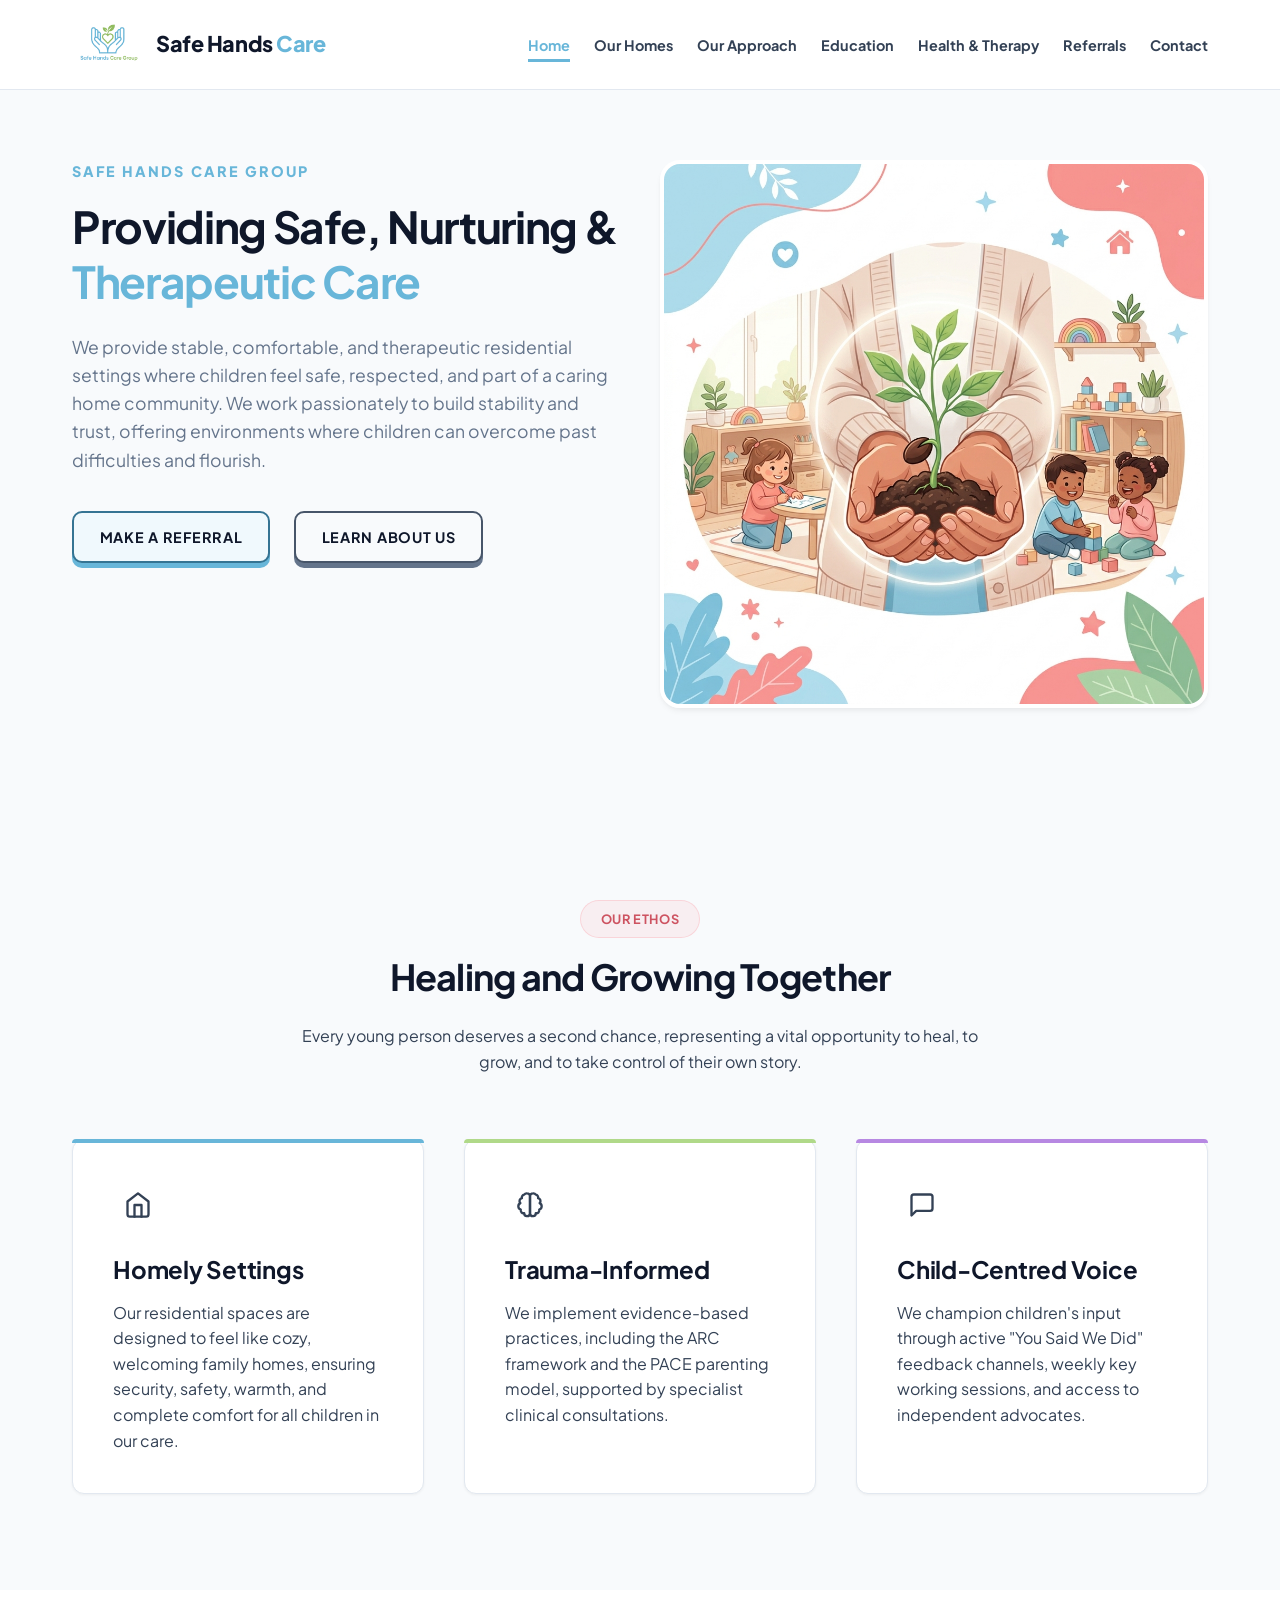
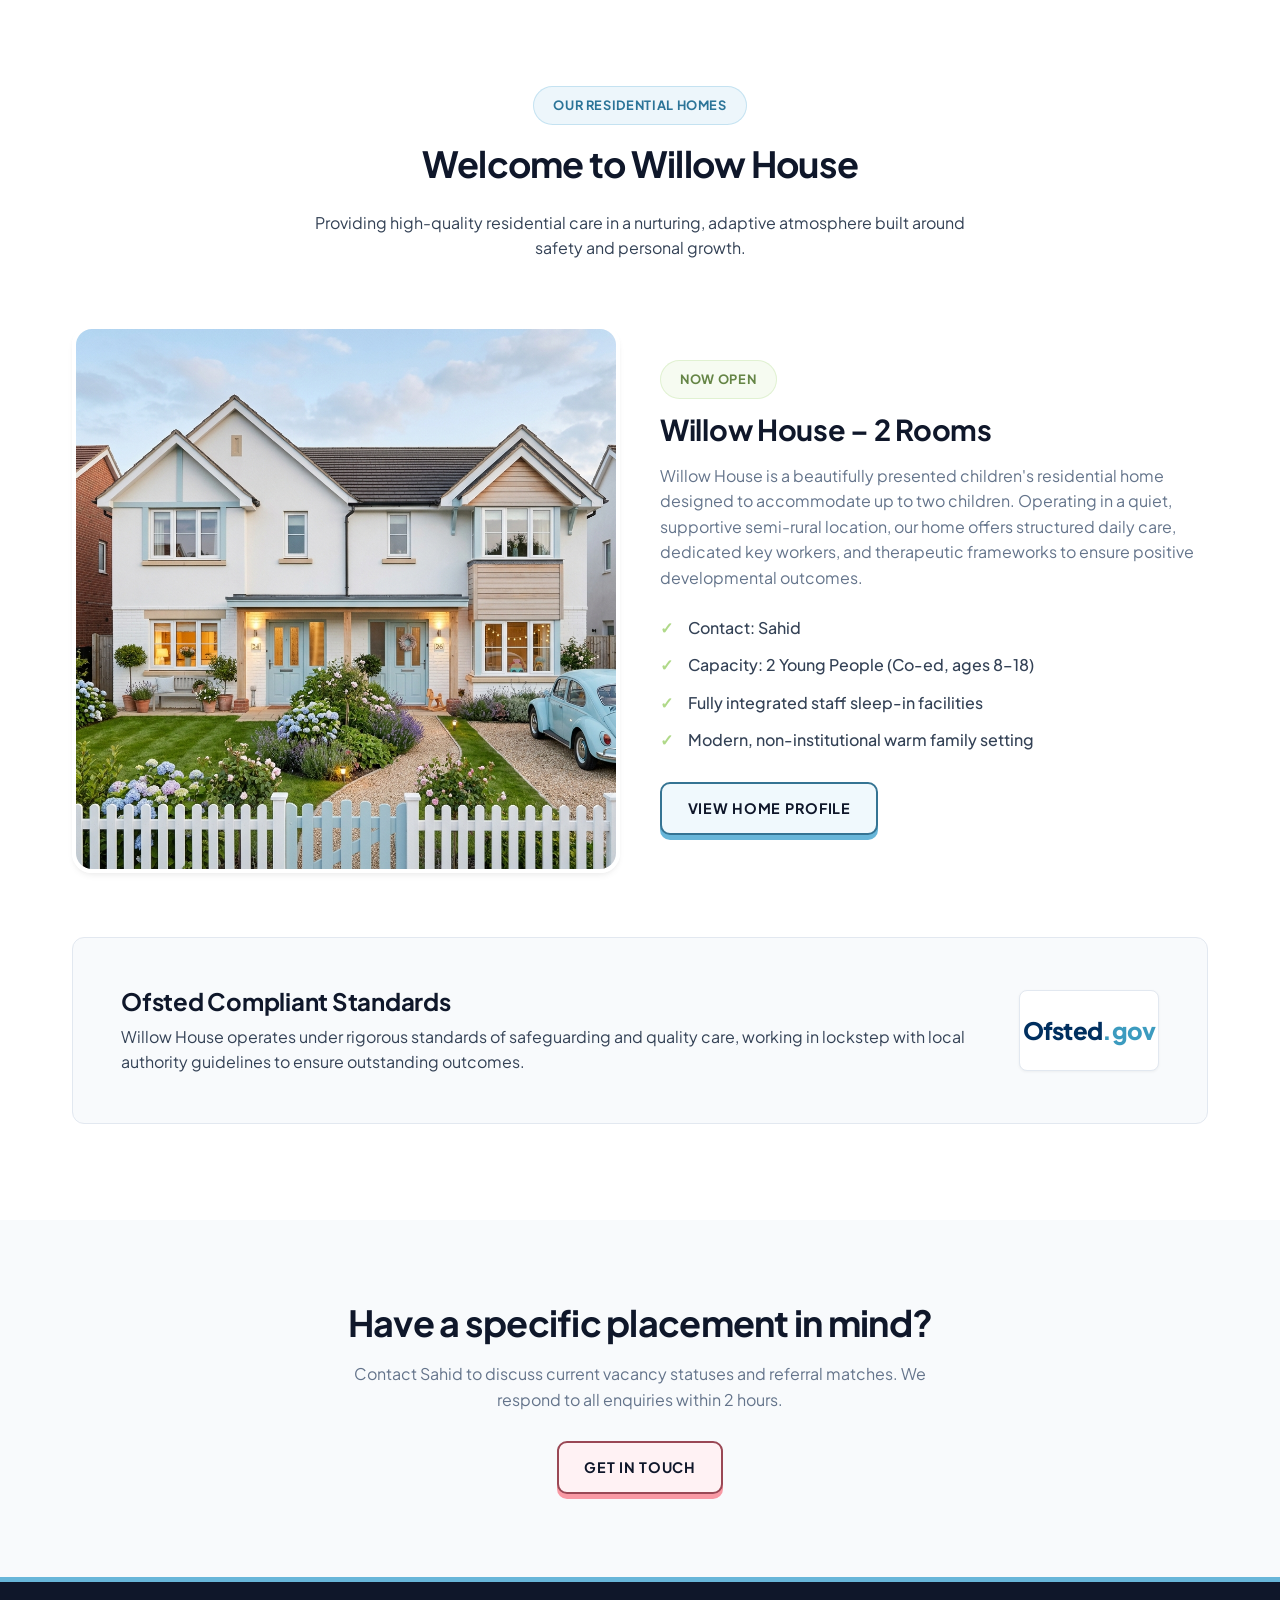
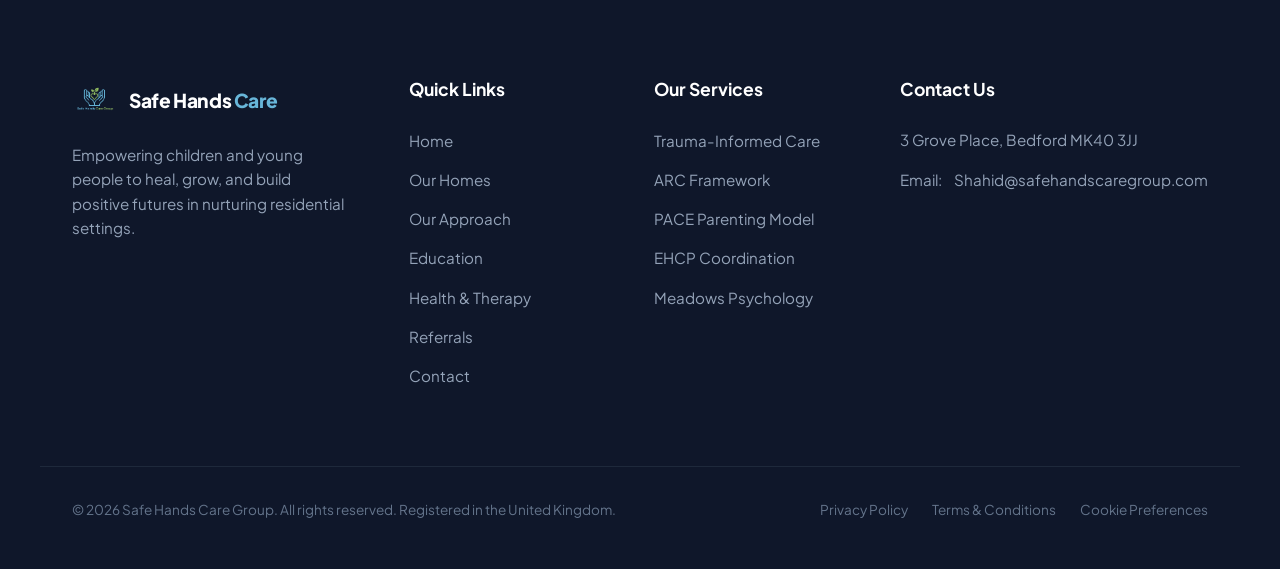
==== index.html @ 8914d91e "first commit" ====
<!DOCTYPE html>
<html lang="en">
<head>
  <meta charset="UTF-8">
  <meta name="viewport" content="width=device-width, initial-scale=1.0">
  <title>Safe Hands Care Group | Therapeutic Children's Residential Homes</title>
  <meta name="description" content="Safe Hands Care Group provides safe, therapeutic, and nurturing residential homes for children and young people. Learn about Willow House and our trauma-informed care model.">
  <link rel="stylesheet" href="index.css">
</head>
<body>

  <!-- Header Section -->
  <header class="header" id="header">
    <div class="container nav-wrapper">
      <a href="index.html" class="logo-link" id="logo-link">
        <img src="assets/Logo.png" alt="Safe Hands Care Group Logo" class="logo-img">
        <div class="brand-text">Safe Hands <span>Care</span></div>
      </a>
      <button class="menu-toggle" id="menu-toggle" aria-label="Toggle Navigation">
        <span></span>
        <span></span>
        <span></span>
      </button>
      <ul class="nav-menu" id="nav-menu">
        <li class="nav-item active"><a href="index.html">Home</a></li>
        <li class="nav-item"><a href="homes.html">Our Homes</a></li>
        <li class="nav-item"><a href="approach.html">Our Approach</a></li>
        <li class="nav-item"><a href="education.html">Education</a></li>
        <li class="nav-item"><a href="health-therapy.html">Health & Therapy</a></li>
        <li class="nav-item"><a href="referrals.html">Referrals</a></li>
        <li class="nav-item"><a href="contact.html">Contact</a></li>
      </ul>
    </div>
  </header>

  <!-- Hero Section -->
  <section class="hero" id="hero">
    <div class="container grid grid-2">
      <div class="hero-content">
        <div class="hero-subtitle">Safe Hands Care Group</div>
        <h1>Providing Safe, Nurturing & <span>Therapeutic Care</span></h1>
        <p class="hero-desc">
          We provide stable, comfortable, and therapeutic residential settings where children feel safe, respected, and part of a caring home community. We work passionately to build stability and trust, offering environments where children can overcome past difficulties and flourish.
        </p>
        <div class="hero-buttons">
          <a href="referrals.html" class="btn btn-primary" id="btn-hero-referral">Make a Referral</a>
          <a href="approach.html" class="btn btn-outline" id="btn-hero-about">Learn About Us</a>
        </div>
      </div>
      <div class="hero-img-wrapper">
        <div class="hero-img-card">
          <img src="assets/hero_care.png" alt="Nurturing Care Concept Illustration">
        </div>
      </div>
    </div>
  </section>

  <!-- Ethos Section -->
  <section class="section section-bg-light" id="ethos">
    <div class="container">
      <div class="section-title-wrapper">
        <span class="badge badge-pink">Our Ethos</span>
        <h2>Healing and Growing Together</h2>
        <p>Every young person deserves a second chance, representing a vital opportunity to heal, to grow, and to take control of their own story.</p>
      </div>

      <div class="grid grid-3">
        <!-- Card 1 -->
        <div class="card color-card-blue">
          <div class="card-icon card-icon-blue">
            <svg width="28" height="28" viewBox="0 0 24 24" fill="none" stroke="currentColor" stroke-width="2" stroke-linecap="round" stroke-linejoin="round"><path d="M3 9l9-7 9 7v11a2 2 0 0 1-2 2H5a2 2 0 0 1-2-2z"/><polyline points="9 22 9 12 15 12 15 22"/></svg>
          </div>
          <h3>Homely Settings</h3>
          <p>Our residential spaces are designed to feel like cozy, welcoming family homes, ensuring security, safety, warmth, and complete comfort for all children in our care.</p>
        </div>

        <!-- Card 2 -->
        <div class="card color-card-green">
          <div class="card-icon card-icon-green">
            <svg width="28" height="28" viewBox="0 0 24 24" fill="none" stroke="currentColor" stroke-width="2" stroke-linecap="round" stroke-linejoin="round"><path d="M9.5 2A2.5 2.5 0 0 1 12 4.5v15a2.5 2.5 0 0 1-4.96-.46 2.5 2.5 0 0 1-2.96-3.08 3 3 0 0 1-.34-5.58 2.5 2.5 0 0 1 1.32-4.24 2.5 2.5 0 0 1 1.98-3A2.5 2.5 0 0 1 9.5 2Z"/><path d="M14.5 2A2.5 2.5 0 0 0 12 4.5v15a2.5 2.5 0 0 0 4.96-.46 2.5 2.5 0 0 0 2.96-3.08 3 3 0 0 0 .34-5.58 2.5 2.5 0 0 0-1.32-4.24 2.5 2.5 0 0 0-1.98-3A2.5 2.5 0 0 0 14.5 2Z"/></svg>
          </div>
          <h3>Trauma-Informed</h3>
          <p>We implement evidence-based practices, including the ARC framework and the PACE parenting model, supported by specialist clinical consultations.</p>
        </div>

        <!-- Card 3 -->
        <div class="card color-card-purple">
          <div class="card-icon card-icon-purple">
            <svg width="28" height="28" viewBox="0 0 24 24" fill="none" stroke="currentColor" stroke-width="2" stroke-linecap="round" stroke-linejoin="round"><path d="M21 15a2 2 0 0 1-2 2H7l-4 4V5a2 2 0 0 1 2-2h14a2 2 0 0 1 2 2z"/></svg>
          </div>
          <h3>Child-Centred Voice</h3>
          <p>We champion children's input through active "You Said We Did" feedback channels, weekly key working sessions, and access to independent advocates.</p>
        </div>
      </div>
    </div>
  </section>

  <!-- Our Homes Section (Summary) -->
  <section class="section" id="featured-homes">
    <div class="container">
      <div class="section-title-wrapper">
        <span class="badge badge-blue">Our Residential Homes</span>
        <h2>Welcome to Willow House</h2>
        <p>Providing high-quality residential care in a nurturing, adaptive atmosphere built around safety and personal growth.</p>
      </div>

      <div class="grid grid-2" style="align-items: center;">
        <div class="hero-img-wrapper">
          <div class="hero-img-card">
            <img src="assets/willow_house.png" alt="Willow House Residential Home">
          </div>
        </div>
        <div>
          <span class="badge badge-green" style="margin-bottom: 0.75rem;">Now Open</span>
          <h3 style="font-size: 1.8rem; margin-bottom: 1rem;">Willow House &ndash; 2 Rooms</h3>
          <p style="color: var(--text-light); margin-bottom: 1.5rem;">
            Willow House is a beautifully presented children's residential home designed to accommodate up to two children. Operating in a quiet, supportive semi-rural location, our home offers structured daily care, dedicated key workers, and therapeutic frameworks to ensure positive developmental outcomes.
          </p>
          <ul class="house-features" style="margin-bottom: 2rem;">
            <li>Contact: Sahid</li>
            <li>Capacity: 2 Young People (Co-ed, ages 8&ndash;18)</li>
            <li>Fully integrated staff sleep-in facilities</li>
            <li>Modern, non-institutional warm family setting</li>
          </ul>
          <a href="homes.html" class="btn btn-primary" id="btn-view-willow">View Home Profile</a>
        </div>
      </div>

      <!-- Ofsted Banner -->
      <div class="ofsted-banner">
        <div class="ofsted-text">
          <h3>Ofsted Compliant Standards</h3>
          <p>Willow House operates under rigorous standards of safeguarding and quality care, working in lockstep with local authority guidelines to ensure outstanding outcomes.</p>
        </div>
        <div class="ofsted-logo-wrapper">
          <span>Ofsted<span>.gov</span></span>
        </div>
      </div>
    </div>
  </section>

  <!-- CTA Section -->
  <section class="section section-bg-light" style="padding: 5rem 0;" id="cta">
    <div class="container text-center">
      <h2 style="margin-bottom: 1rem;">Have a specific placement in mind?</h2>
      <p style="max-width: 600px; margin: 0 auto 2rem auto; color: var(--text-light);">
        Contact Sahid to discuss current vacancy statuses and referral matches. We respond to all enquiries within 2 hours.
      </p>
      <a href="contact.html" class="btn btn-secondary" id="btn-cta-contact">Get In Touch</a>
    </div>
  </section>

  <!-- Footer Section -->
  <footer class="footer" id="footer">
    <div class="container footer-grid">
      <div class="footer-brand">
        <a href="index.html" class="logo-link">
          <img src="assets/Logo.png" alt="Safe Hands Care Group Logo" style="height: 45px;">
          <div class="brand-text" style="font-size: 1.2rem;">Safe Hands <span>Care</span></div>
        </a>
        <p>Empowering children and young people to heal, grow, and build positive futures in nurturing residential settings.</p>
      </div>
      <div>
        <h4 class="footer-title">Quick Links</h4>
        <ul class="footer-links">
          <li><a href="index.html">Home</a></li>
          <li><a href="homes.html">Our Homes</a></li>
          <li><a href="approach.html">Our Approach</a></li>
          <li><a href="education.html">Education</a></li>
          <li><a href="health-therapy.html">Health & Therapy</a></li>
          <li><a href="referrals.html">Referrals</a></li>
          <li><a href="contact.html">Contact</a></li>
        </ul>
      </div>
      <div>
        <h4 class="footer-title">Our Services</h4>
        <ul class="footer-links">
          <li><a href="approach.html">Trauma-Informed Care</a></li>
          <li><a href="approach.html">ARC Framework</a></li>
          <li><a href="approach.html">PACE Parenting Model</a></li>
          <li><a href="education.html">EHCP Coordination</a></li>
          <li><a href="health-therapy.html">Meadows Psychology</a></li>
        </ul>
      </div>
      <div>
        <h4 class="footer-title">Contact Us</h4>
        <ul class="footer-contact-list">
          <li>
            <a href="https://maps.google.com/?q=3+Grove+Place,+Bedford+MK40+3JJ" target="_blank" rel="noopener noreferrer" style="color: #94A3B8;">
              3 Grove Place, Bedford MK40 3JJ
            </a>
          </li>

          <li>
            Email: <a href="mailto:Shahid@safehandscaregroup.com">Shahid@safehandscaregroup.com</a>
          </li>
        </ul>
      </div>
    </div>
    <div class="container footer-bottom">
      <p>&copy; 2026 Safe Hands Care Group. All rights reserved. Registered in the United Kingdom.</p>
      <div class="footer-bottom-links">
        <a href="#">Privacy Policy</a>
        <a href="#">Terms & Conditions</a>
        <a href="#">Cookie Preferences</a>
      </div>
    </div>
  </footer>

  <!-- Scroll Top Button -->
  <button class="scroll-top-btn" aria-label="Scroll to top" id="scroll-top-btn">↑</button>

  <script src="main.js"></script>
</body>
</html>
---- index.css ----
@import url('https://fonts.googleapis.com/css2?family=Plus+Jakarta+Sans:wght@300;400;500;600;700;800&display=swap');

:root {
  --primary-blue: #68B6D9;
  --primary-green: #B0D989;
  --primary-yellow: #F3E5AD;
  --primary-pink: #F899A4;
  --primary-purple: #B788E2;
  
  --primary-blue-light: rgba(104, 182, 217, 0.12);
  --primary-green-light: rgba(176, 217, 137, 0.12);
  --primary-yellow-light: rgba(243, 229, 173, 0.15);
  --primary-pink-light: rgba(248, 153, 164, 0.12);
  --primary-purple-light: rgba(183, 136, 226, 0.12);

  --text-dark: #0F172A;
  --text-medium: #334155;
  --text-light: #64748B;
  --text-muted: #94A3B8;
  
  --bg-white: #FFFFFF;
  --bg-light: #F8FAFC;
  --bg-card: #FFFFFF;
  --border-color: #E2E8F0;
  
  --shadow-sm: 0 1px 3px rgba(0, 0, 0, 0.05);
  --shadow-md: 0 4px 6px -1px rgba(0, 0, 0, 0.05), 0 2px 4px -1px rgba(0, 0, 0, 0.03);
  --shadow-lg: 0 10px 15px -3px rgba(0, 0, 0, 0.05), 0 4px 6px -2px rgba(0, 0, 0, 0.03);
  
  --radius-sm: 8px;
  --radius-md: 12px;
  --radius-lg: 20px;
  
  --transition-smooth: all 0.25s ease;
  --transition-fast: all 0.1s ease;
}

/* Base Styles & Resets */
*, *::before, *::after {
  box-sizing: border-box;
  margin: 0;
  padding: 0;
}

html {
  scroll-behavior: smooth;
  scroll-padding-top: 100px;
}

body {
  font-family: 'Plus Jakarta Sans', sans-serif;
  color: var(--text-medium);
  background-color: var(--bg-white);
  line-height: 1.6;
  -webkit-font-smoothing: antialiased;
  overflow-x: hidden;
}

h1, h2, h3, h4, h5, h6 {
  color: var(--text-dark);
  font-weight: 700;
  line-height: 1.25;
}

h1 {
  font-size: 2.75rem;
  letter-spacing: -0.03em;
}

h2 {
  font-size: 2.25rem;
  letter-spacing: -0.02em;
  margin-bottom: 1.5rem;
}

h3 {
  font-size: 1.5rem;
  letter-spacing: -0.01em;
}

a {
  color: inherit;
  text-decoration: none;
  transition: var(--transition-smooth);
}

img {
  max-width: 100%;
  height: auto;
  display: block;
}

/* Utilities */
.container {
  width: 100%;
  max-width: 1200px;
  margin: 0 auto;
  padding: 0 2rem;
}

.section {
  padding: 6rem 0;
  position: relative;
}

.section-bg-light {
  background-color: var(--bg-light);
}

.section-title-wrapper {
  max-width: 700px;
  margin: 0 auto 4rem auto;
  text-align: center;
}

.badge {
  display: inline-block;
  padding: 0.5rem 1.2rem;
  border-radius: 50px;
  font-size: 0.8rem;
  font-weight: 700;
  text-transform: uppercase;
  letter-spacing: 0.05em;
  margin-bottom: 1rem;
  border: 1px solid transparent;
}

.badge-blue {
  background-color: var(--primary-blue-light);
  color: #2b7498;
  border-color: rgba(104, 182, 217, 0.3);
}

.badge-pink {
  background-color: var(--primary-pink-light);
  color: #cd5361;
  border-color: rgba(248, 153, 164, 0.3);
}

.badge-green {
  background-color: var(--primary-green-light);
  color: #658546;
  border-color: rgba(176, 217, 137, 0.3);
}

.badge-purple {
  background-color: var(--primary-purple-light);
  color: #7b45a7;
  border-color: rgba(183, 136, 226, 0.3);
}

.grid {
  display: grid;
  gap: 2.5rem;
}

.grid-2 {
  grid-template-columns: repeat(2, 1fr);
}

.grid-3 {
  grid-template-columns: repeat(3, 1fr);
}

.text-center {
  text-align: center;
}

/* Header & Navigation */
.header {
  background-color: var(--bg-white);
  border-bottom: 1px solid var(--border-color);
  position: fixed;
  top: 0;
  left: 0;
  right: 0;
  z-index: 1000;
  height: 90px;
  display: flex;
  align-items: center;
  transition: var(--transition-smooth);
}

.header.scrolled {
  height: 75px;
  box-shadow: var(--shadow-sm);
}

.nav-wrapper {
  display: flex;
  justify-content: space-between;
  align-items: center;
  width: 100%;
}

.logo-link {
  display: flex;
  align-items: center;
  gap: 0.75rem;
}

.logo-img {
  height: 72px;
  width: auto;
  transition: var(--transition-smooth);
}

.header.scrolled .logo-img {
  height: 58px;
}

.brand-text {
  font-weight: 800;
  font-size: 1.35rem;
  color: var(--text-dark);
  letter-spacing: -0.02em;
}

.brand-text span {
  color: var(--primary-blue);
}

.nav-menu {
  display: flex;
  align-items: center;
  list-style: none;
  gap: 1.5rem;
}

.nav-item a {
  font-weight: 700;
  font-size: 0.9rem;
  color: var(--text-medium);
  position: relative;
  padding: 0.5rem 0;
}

.nav-item a:hover,
.nav-item.active a {
  color: var(--primary-blue);
}

.nav-item a::after {
  content: '';
  position: absolute;
  bottom: 0;
  left: 0;
  width: 0;
  height: 3px;
  background-color: var(--primary-blue);
  transition: var(--transition-smooth);
}

.nav-item a:hover::after,
.nav-item.active a::after {
  width: 100%;
}

.menu-toggle {
  display: none;
  background: none;
  border: none;
  cursor: pointer;
  width: 30px;
  height: 24px;
  position: relative;
  z-index: 1001;
}

.menu-toggle span {
  display: block;
  width: 100%;
  height: 2px;
  background-color: var(--text-dark);
  position: absolute;
  transition: var(--transition-smooth);
  border-radius: 2px;
}

.menu-toggle span:nth-child(1) { top: 0; }
.menu-toggle span:nth-child(2) { top: 11px; }
.menu-toggle span:nth-child(3) { top: 22px; }

.menu-toggle.open span:nth-child(1) {
  transform: translateY(11px) rotate(45deg);
}
.menu-toggle.open span:nth-child(2) {
  opacity: 0;
}
.menu-toggle.open span:nth-child(3) {
  transform: translateY(-11px) rotate(-45deg);
}

/* 3D Button System (Tactile, Beveled with Press Animation) */
.btn {
  display: inline-flex;
  align-items: center;
  justify-content: center;
  padding: 0.8rem 1.6rem;
  border-radius: 10px;
  font-weight: 700;
  font-size: 0.9rem;
  text-transform: uppercase;
  letter-spacing: 0.05em;
  cursor: pointer;
  transition: var(--transition-fast);
  border: 2px solid var(--btn-border);
  background-color: var(--btn-face);
  color: var(--text-dark);
  box-shadow: 0 5px 0 var(--btn-bevel);
  transform: translateY(-3px);
  position: relative;
}

.btn:hover {
  transform: translateY(-4px);
  box-shadow: 0 6px 0 var(--btn-bevel);
}

.btn:active {
  transform: translateY(2px);
  box-shadow: 0 1px 0 var(--btn-bevel);
}

.btn-primary {
  --btn-border: #357493;
  --btn-bevel: #68B6D9;
  --btn-face: #F0F9FD;
}

.btn-secondary {
  --btn-border: #9a4855;
  --btn-bevel: #F899A4;
  --btn-face: #FFF2F4;
}

.btn-outline {
  --btn-border: #475569;
  --btn-bevel: #64748B;
  --btn-face: #F8FAFC;
}

.btn-outline:hover {
  --btn-border: #357493;
  --btn-bevel: #68B6D9;
  --btn-face: #F0F9FD;
}

/* Hero Section */
.hero {
  padding: 10rem 0 6rem 0;
  background-color: var(--bg-light);
  position: relative;
  overflow: hidden;
}

.hero-content {
  max-width: 620px;
}

.hero-subtitle {
  color: var(--primary-blue);
  font-weight: 800;
  text-transform: uppercase;
  letter-spacing: 0.15em;
  font-size: 0.9rem;
  margin-bottom: 1rem;
}

.hero h1 {
  margin-bottom: 1.5rem;
}

.hero h1 span {
  color: var(--primary-blue);
}

.hero-desc {
  font-size: 1.1rem;
  color: var(--text-light);
  margin-bottom: 2.5rem;
  max-width: 540px;
}

.hero-buttons {
  display: flex;
  gap: 1.5rem;
}

.hero-img-wrapper {
  position: relative;
  display: flex;
  justify-content: center;
  align-items: center;
}

.hero-img-card {
  border-radius: var(--radius-lg);
  overflow: hidden;
  box-shadow: var(--shadow-md);
  border: 4px solid #ffffff;
  transition: var(--transition-smooth);
  width: 100%;
}

.hero-img-card:hover {
  transform: translateY(-2px);
}

/* Info Cards & Sections */
.card {
  background-color: var(--bg-card);
  border-radius: var(--radius-md);
  padding: 2.5rem;
  box-shadow: var(--shadow-sm);
  border: 1px solid var(--border-color);
  transition: var(--transition-smooth);
  position: relative;
}

.card:hover {
  transform: translateY(-3px);
  box-shadow: var(--shadow-md);
  border-color: var(--primary-blue);
}

.card::before {
  content: '';
  position: absolute;
  top: -1px;
  left: -1px;
  right: -1px;
  height: 4px;
  background-color: var(--card-accent-color, var(--primary-blue));
  border-radius: var(--radius-md) var(--radius-md) 0 0;
}

.card-icon {
  width: 50px;
  height: 50px;
  border-radius: var(--radius-sm);
  display: flex;
  align-items: center;
  justify-content: center;
  margin-bottom: 1.5rem;
  font-size: 1.4rem;
}

.card h3 {
  margin-bottom: 1rem;
}

/* Card variants using solid colors */
.color-card-blue { --card-accent-color: var(--primary-blue); }
.color-card-green { --card-accent-color: var(--primary-green); }
.color-card-pink { --card-accent-color: var(--primary-pink); }
.color-card-purple { --card-accent-color: var(--primary-purple); }

/* House Profile Block */
.house-profile {
  display: grid;
  grid-template-columns: 1.2fr 1fr;
  gap: 4rem;
  align-items: center;
  background-color: var(--bg-card);
  border-radius: var(--radius-lg);
  overflow: hidden;
  box-shadow: var(--shadow-md);
  border: 1px solid var(--border-color);
}

.house-gallery {
  position: relative;
  height: 100%;
  min-height: 450px;
  overflow: hidden;
}

.house-gallery img {
  width: 100%;
  height: 100%;
  object-fit: cover;
  transition: var(--transition-smooth);
}

.house-gallery:hover img {
  transform: scale(1.02);
}

.house-badge {
  position: absolute;
  top: 1.5rem;
  left: 1.5rem;
  background-color: var(--bg-white);
  padding: 0.5rem 1rem;
  border-radius: 50px;
  font-weight: 700;
  box-shadow: var(--shadow-sm);
  color: var(--primary-blue);
  z-index: 10;
  border: 1px solid var(--border-color);
}

.house-info {
  padding: 4rem;
}

.house-meta {
  display: grid;
  grid-template-columns: repeat(2, 1fr);
  gap: 1.5rem;
  margin: 2rem 0;
  padding: 1.5rem 0;
  border-top: 1px solid var(--border-color);
  border-bottom: 1px solid var(--border-color);
}

.meta-item {
  display: flex;
  flex-direction: column;
}

.meta-label {
  font-size: 0.8rem;
  color: var(--text-light);
  text-transform: uppercase;
  letter-spacing: 0.05em;
}

.meta-value {
  font-weight: 700;
  color: var(--text-dark);
  font-size: 1.05rem;
}

.house-features {
  list-style: none;
  margin-bottom: 2.5rem;
}

.house-features li {
  position: relative;
  padding-left: 1.75rem;
  margin-bottom: 0.75rem;
  font-weight: 500;
}

.house-features li::before {
  content: "✓";
  position: absolute;
  left: 0;
  color: var(--primary-green);
  font-weight: 800;
}

/* Ofsted Banner */
.ofsted-banner {
  background-color: var(--bg-light);
  border-radius: var(--radius-md);
  padding: 3rem;
  border: 1px solid var(--border-color);
  display: flex;
  align-items: center;
  justify-content: space-between;
  gap: 3rem;
  margin-top: 4rem;
}

.ofsted-text h3 {
  margin-bottom: 0.5rem;
}

.ofsted-logo-wrapper {
  background: var(--bg-white);
  padding: 1.25rem;
  border-radius: var(--radius-sm);
  box-shadow: var(--shadow-sm);
  display: flex;
  align-items: center;
  justify-content: center;
  min-width: 140px;
  border: 1px solid var(--border-color);
}

.ofsted-logo-wrapper span {
  font-weight: 800;
  color: #002f5f;
  font-size: 1.5rem;
  letter-spacing: -0.03em;
}

.ofsted-logo-wrapper span span {
  color: #3c9bbf;
}

/* PACE Grid styling */
.pace-container {
  display: grid;
  grid-template-columns: repeat(4, 1fr);
  gap: 1.5rem;
  margin-top: 3rem;
}

.pace-card {
  background: var(--bg-white);
  padding: 2.5rem 1.5rem;
  border-radius: var(--radius-md);
  box-shadow: var(--shadow-sm);
  border: 1px solid var(--border-color);
  transition: var(--transition-smooth);
  text-align: center;
}

.pace-card:hover {
  transform: translateY(-3px);
  box-shadow: var(--shadow-md);
}

.pace-letter {
  font-size: 3rem;
  font-weight: 800;
  margin-bottom: 1rem;
  display: block;
}

.pace-card:nth-child(1) .pace-letter { color: var(--primary-blue); }
.pace-card:nth-child(2) .pace-letter { color: var(--primary-green); }
.pace-card:nth-child(3) .pace-letter { color: var(--primary-pink); }
.pace-card:nth-child(4) .pace-letter { color: var(--primary-purple); }

.pace-card h4 {
  margin-bottom: 0.75rem;
  font-size: 1.2rem;
}

/* split sections */
.split-section {
  display: grid;
  grid-template-columns: 1fr 1fr;
  gap: 5rem;
  align-items: center;
}

.split-image-wrapper {
  border-radius: var(--radius-lg);
  overflow: hidden;
  box-shadow: var(--shadow-md);
  border: 4px solid #ffffff;
}

/* Checklists */
.checklist {
  list-style: none;
  margin: 1.5rem 0;
}

.checklist li {
  position: relative;
  padding-left: 2rem;
  margin-bottom: 0.85rem;
  font-weight: 500;
}

.checklist li::before {
  content: "✓";
  position: absolute;
  left: 0;
  color: var(--primary-blue);
  font-weight: 700;
  font-size: 1.1rem;
}

/* Contact Details & Form */
.contact-wrapper {
  display: grid;
  grid-template-columns: 1.1fr 1.5fr;
  gap: 5rem;
}

.contact-info-block {
  display: flex;
  flex-direction: column;
  gap: 2rem;
}

.contact-item {
  display: flex;
  gap: 1.5rem;
  align-items: flex-start;
}

.contact-icon {
  width: 50px;
  height: 50px;
  border-radius: 50%;
  background-color: var(--primary-blue-light);
  color: var(--primary-blue);
  display: flex;
  align-items: center;
  justify-content: center;
  font-size: 1.25rem;
  flex-shrink: 0;
  border: 1px solid rgba(104, 182, 217, 0.2);
}

.contact-item-text h4 {
  margin-bottom: 0.25rem;
  font-size: 1.1rem;
}

.contact-item-text p {
  color: var(--text-light);
}

.contact-item-text a:hover {
  color: var(--primary-blue);
}

.contact-form {
  background-color: var(--bg-card);
  padding: 3.5rem;
  border-radius: var(--radius-lg);
  box-shadow: var(--shadow-md);
  border: 1px solid var(--border-color);
}

.form-title {
  margin-bottom: 2rem;
}

.form-group {
  margin-bottom: 1.75rem;
}

.form-row {
  display: grid;
  grid-template-columns: repeat(2, 1fr);
  gap: 1.5rem;
}

.form-label {
  display: block;
  font-weight: 600;
  font-size: 0.9rem;
  color: var(--text-dark);
  margin-bottom: 0.5rem;
}

.form-control {
  width: 100%;
  padding: 0.85rem 1.2rem;
  border: 2px solid var(--border-color);
  border-radius: var(--radius-sm);
  font-family: inherit;
  font-size: 0.95rem;
  color: var(--text-dark);
  transition: var(--transition-smooth);
  background-color: var(--bg-light);
}

.form-control:focus {
  outline: none;
  border-color: var(--primary-blue);
  background-color: var(--bg-white);
}

textarea.form-control {
  resize: vertical;
  min-height: 140px;
}

.toast {
  position: fixed;
  bottom: 2rem;
  right: 2rem;
  background-color: #2e7d32;
  color: white;
  padding: 1rem 2rem;
  border-radius: var(--radius-sm);
  box-shadow: var(--shadow-md);
  font-weight: 600;
  z-index: 10000;
  transform: translateY(100px);
  opacity: 0;
  transition: var(--transition-smooth);
}

.toast.show {
  transform: translateY(0);
  opacity: 1;
}

/* Map container for embedded iframe */
.map-container {
  height: 420px;
  border-radius: var(--radius-md);
  overflow: hidden;
  box-shadow: var(--shadow-md);
  border: 1px solid var(--border-color);
  margin-top: 4rem;
}

.map-container iframe {
  width: 100%;
  height: 100%;
  border: 0;
  display: block;
}

/* Professional Dark Footer - Separated from White Theme */
.footer {
  background-color: #0F172A;
  color: #94A3B8;
  padding: 6rem 0 3rem 0;
  border-top: 5px solid var(--primary-blue); /* Solid separator border */
}

.footer h1, .footer h2, .footer h3, .footer h4, .footer h5, .footer h6 {
  color: #FFFFFF;
}

.footer-grid {
  display: grid;
  grid-template-columns: 1.5fr 1fr 1fr 1.5fr;
  gap: 4rem;
  margin-bottom: 4rem;
}

.footer-brand p {
  margin-top: 1.25rem;
  color: #94A3B8;
  font-size: 0.95rem;
}

.footer-brand .brand-text {
  color: #FFFFFF;
}

.footer-title {
  font-size: 1.1rem;
  font-weight: 700;
  margin-bottom: 1.75rem;
  color: #FFFFFF;
}

.footer-links {
  list-style: none;
}

.footer-links li {
  margin-bottom: 0.85rem;
}

.footer-links a {
  color: #94A3B8;
  font-size: 0.95rem;
}

.footer-links a:hover {
  color: var(--primary-blue);
  padding-left: 4px;
}

.footer-contact-list {
  list-style: none;
}

.footer-contact-list li {
  margin-bottom: 1rem;
  display: flex;
  gap: 0.75rem;
  font-size: 0.95rem;
  color: #94A3B8;
}

.footer-contact-list a {
  color: #94A3B8;
}

.footer-contact-list a:hover {
  color: var(--primary-blue);
}

.footer-contact-list svg {
  flex-shrink: 0;
  color: var(--primary-blue);
  margin-top: 3px;
}

.footer-bottom {
  border-top: 1px solid #1E293B;
  padding-top: 2rem;
  display: flex;
  justify-content: space-between;
  align-items: center;
}

.footer-bottom p {
  font-size: 0.85rem;
  color: #64748B;
}

.footer-bottom-links {
  display: flex;
  gap: 1.5rem;
  font-size: 0.85rem;
  color: #64748B;
}

.footer-bottom-links a {
  color: #64748B;
}

.footer-bottom-links a:hover {
  color: var(--primary-blue);
}

/* Animations */
.scroll-top-btn {
  position: fixed;
  bottom: 2rem;
  left: 2rem;
  width: 50px;
  height: 50px;
  background-color: var(--primary-blue);
  color: white;
  border: none;
  border-radius: 50%;
  cursor: pointer;
  box-shadow: var(--shadow-md);
  display: flex;
  align-items: center;
  justify-content: center;
  opacity: 0;
  visibility: hidden;
  transition: var(--transition-smooth);
  z-index: 999;
}

.scroll-top-btn.show {
  opacity: 1;
  visibility: visible;
}

.scroll-top-btn:hover {
  background-color: #559ec1;
  transform: translateY(-3px);
}

/* Responsive Breakpoints & Mobile Stacking */
@media (max-width: 1024px) {
  h1 { font-size: 2.25rem; }
  h2 { font-size: 1.85rem; }
  .grid-3 { grid-template-columns: repeat(2, 1fr); }
  .house-profile { grid-template-columns: 1fr; }
  .house-gallery { min-height: 350px; }
  .house-info { padding: 3rem; }
  .pace-container { grid-template-columns: repeat(2, 1fr); }
  .footer-grid { grid-template-columns: repeat(2, 1fr); gap: 3rem; }
}

@media (max-width: 768px) {
  .section { padding: 4.5rem 0; }
  
  /* Force vertical stack on all columns for phone layout to prevent side-by-side cutoff */
  .grid-2, .grid-3, .split-section, .contact-wrapper { 
    grid-template-columns: 1fr !important; 
    gap: 2.5rem;
  }
  
  .hero { padding: 9rem 0 4.5rem 0; }
  .hero-buttons { flex-direction: column; gap: 1rem; }
  .menu-toggle { display: block; }
  
  /* Mobile Menu - Leaned and aligned towards the RIGHT */
  .nav-menu {
    position: fixed;
    top: 90px;
    right: 0;
    left: auto; /* Aligned to the right */
    width: 290px;
    background-color: var(--bg-white);
    flex-direction: column;
    padding: 3rem 2rem;
    gap: 2rem;
    transform: translateX(100%);
    transition: var(--transition-smooth);
    box-shadow: -5px 10px 25px rgba(0, 0, 0, 0.08);
    align-items: flex-end; /* Align links to the right */
    text-align: right; /* Text right aligned */
    height: calc(100vh - 90px);
    overflow-y: auto;
  }
  
  .nav-menu.open {
    transform: translateX(0);
  }
  
  .header.scrolled .nav-menu {
    top: 75px;
    height: calc(100vh - 75px);
  }

  .nav-item {
    width: 100%;
  }

  .nav-item a {
    display: block;
    width: 100%;
    font-size: 1.1rem;
    padding: 0.5rem 0;
  }

  .nav-item a::after {
    left: auto;
    right: 0; /* Anchor indicator line to the right */
  }

  .form-row { grid-template-columns: 1fr; gap: 0; }
  .ofsted-banner { flex-direction: column; text-align: center; gap: 1.5rem; }
  .footer-grid { grid-template-columns: 1fr; gap: 2.5rem; }
  .footer-bottom { flex-direction: column; gap: 1.5rem; text-align: center; }
}

@media (max-width: 480px) {
  h1 { font-size: 2rem; }
  .container { padding: 0 1.25rem; }
  .pace-container { grid-template-columns: 1fr; }
  .contact-form { padding: 2rem 1.5rem; }
}
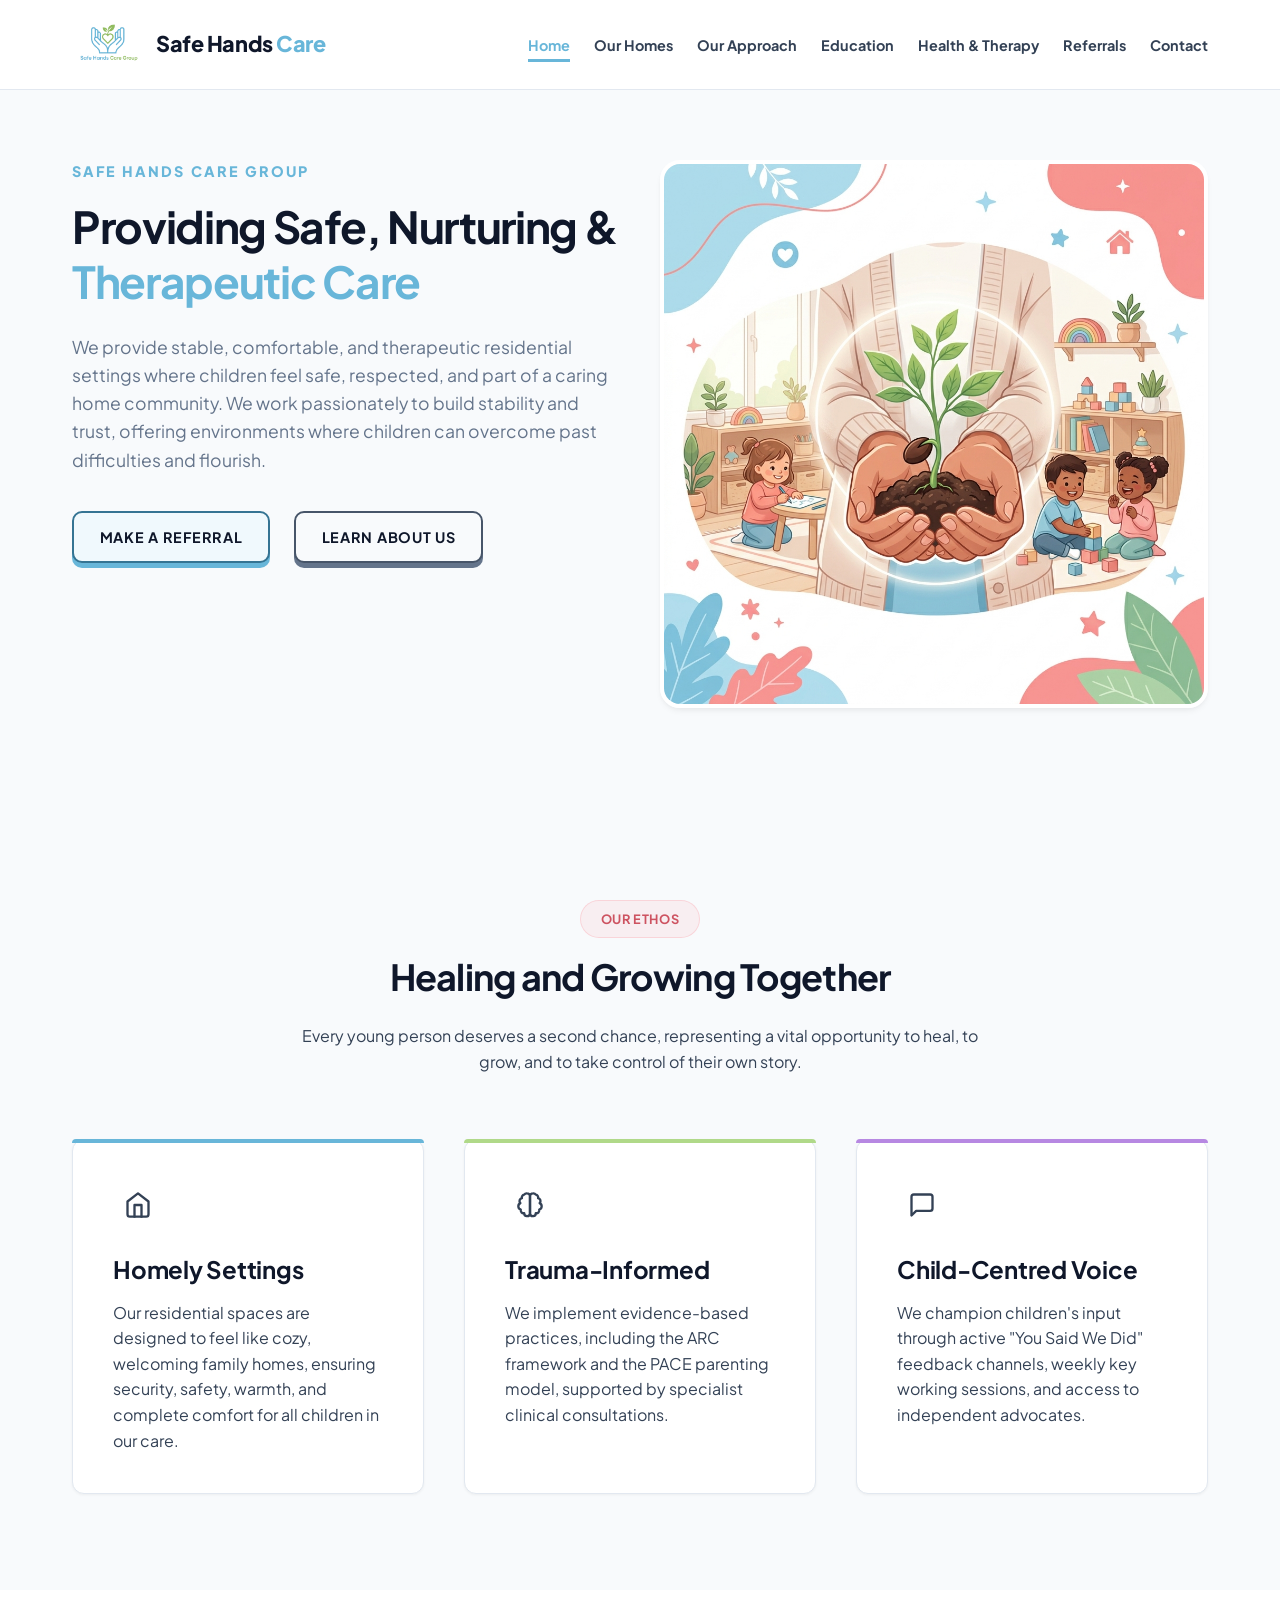
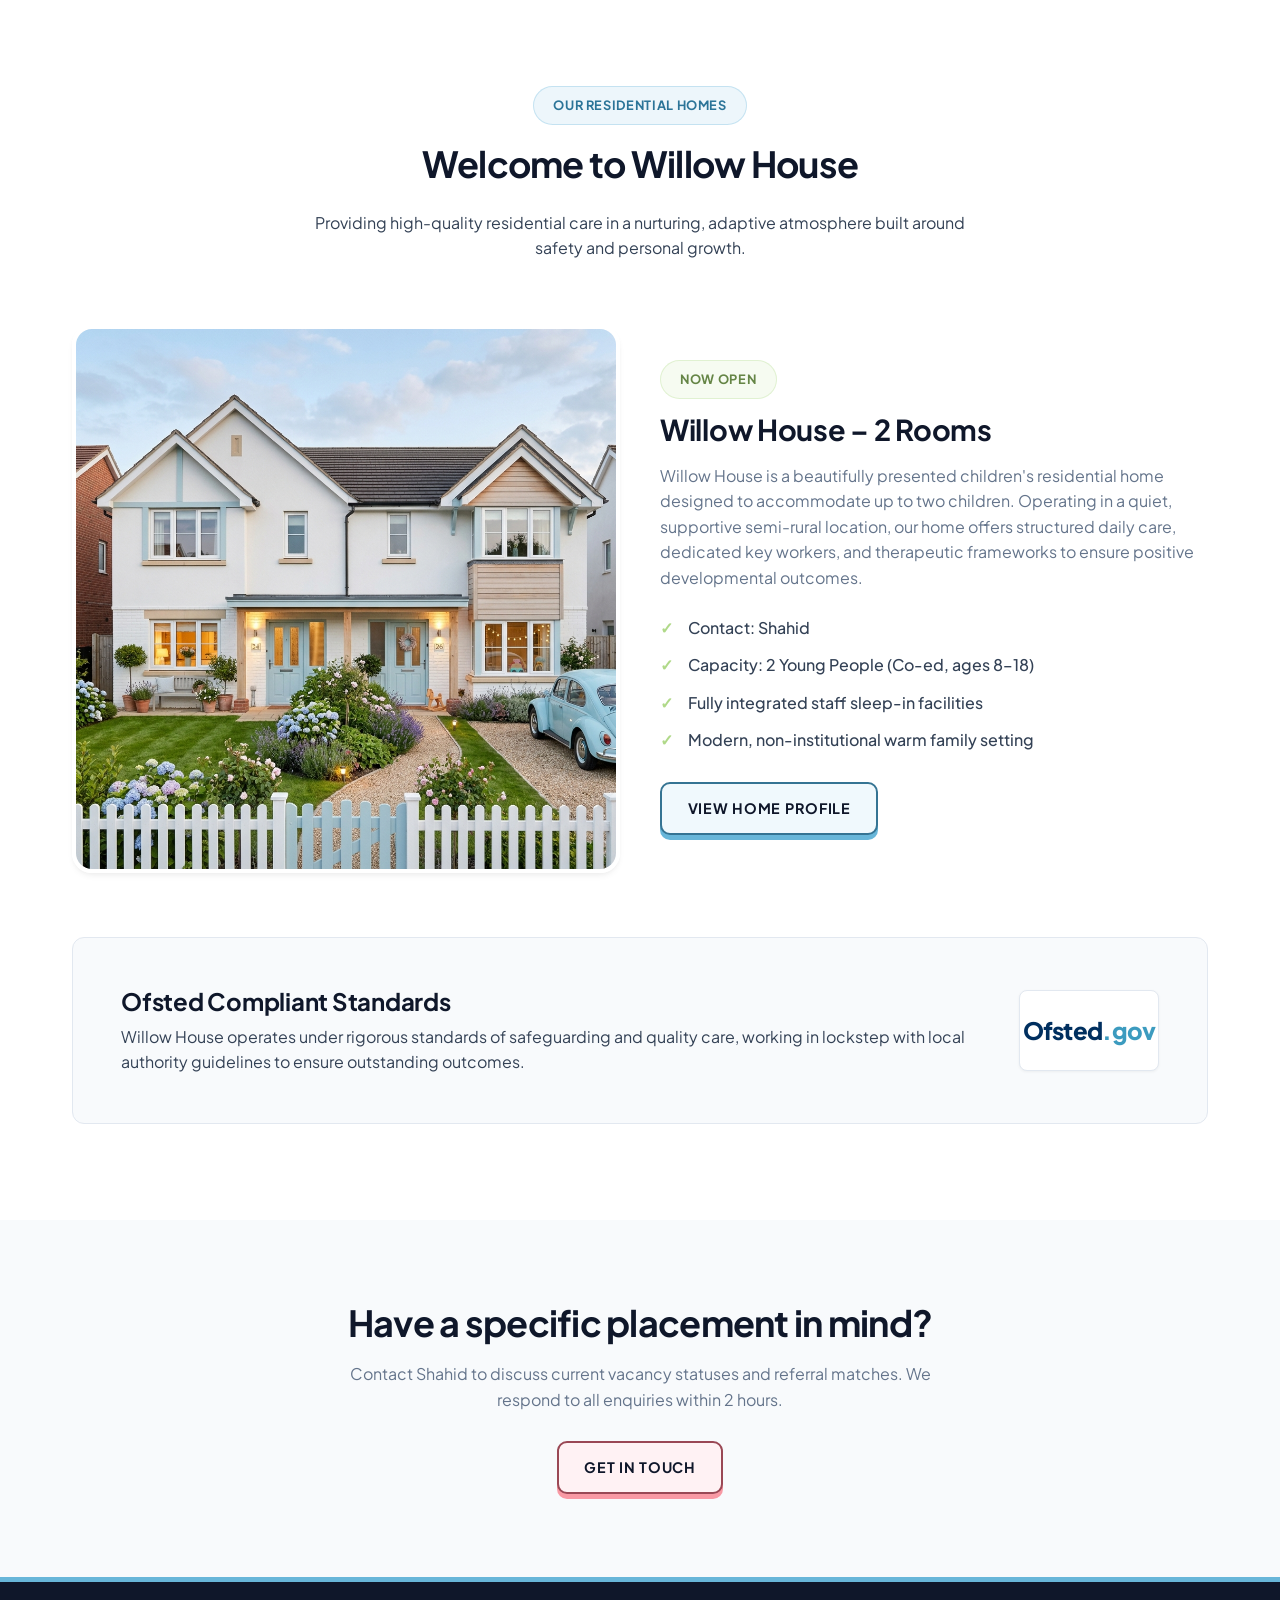
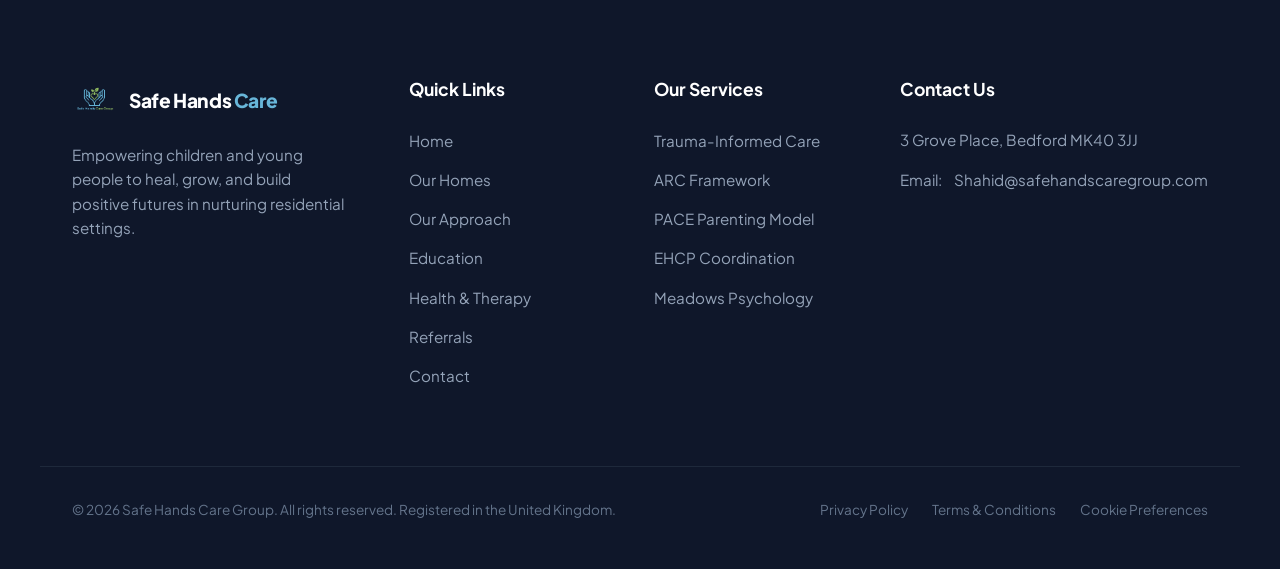
==== commit 351c2bb3: "Fix spelling of "Shahid" in multiple HTML files and remove outdated task list" ====
--- a/index.html
+++ b/index.html
@@ -117,7 +117,7 @@
             Willow House is a beautifully presented children's residential home designed to accommodate up to two children. Operating in a quiet, supportive semi-rural location, our home offers structured daily care, dedicated key workers, and therapeutic frameworks to ensure positive developmental outcomes.
           </p>
           <ul class="house-features" style="margin-bottom: 2rem;">
-            <li>Contact: Sahid</li>
+            <li>Contact: Shahid</li>
             <li>Capacity: 2 Young People (Co-ed, ages 8&ndash;18)</li>
             <li>Fully integrated staff sleep-in facilities</li>
             <li>Modern, non-institutional warm family setting</li>
@@ -144,7 +144,7 @@
     <div class="container text-center">
       <h2 style="margin-bottom: 1rem;">Have a specific placement in mind?</h2>
       <p style="max-width: 600px; margin: 0 auto 2rem auto; color: var(--text-light);">
-        Contact Sahid to discuss current vacancy statuses and referral matches. We respond to all enquiries within 2 hours.
+        Contact Shahid to discuss current vacancy statuses and referral matches. We respond to all enquiries within 2 hours.
       </p>
       <a href="contact.html" class="btn btn-secondary" id="btn-cta-contact">Get In Touch</a>
     </div>
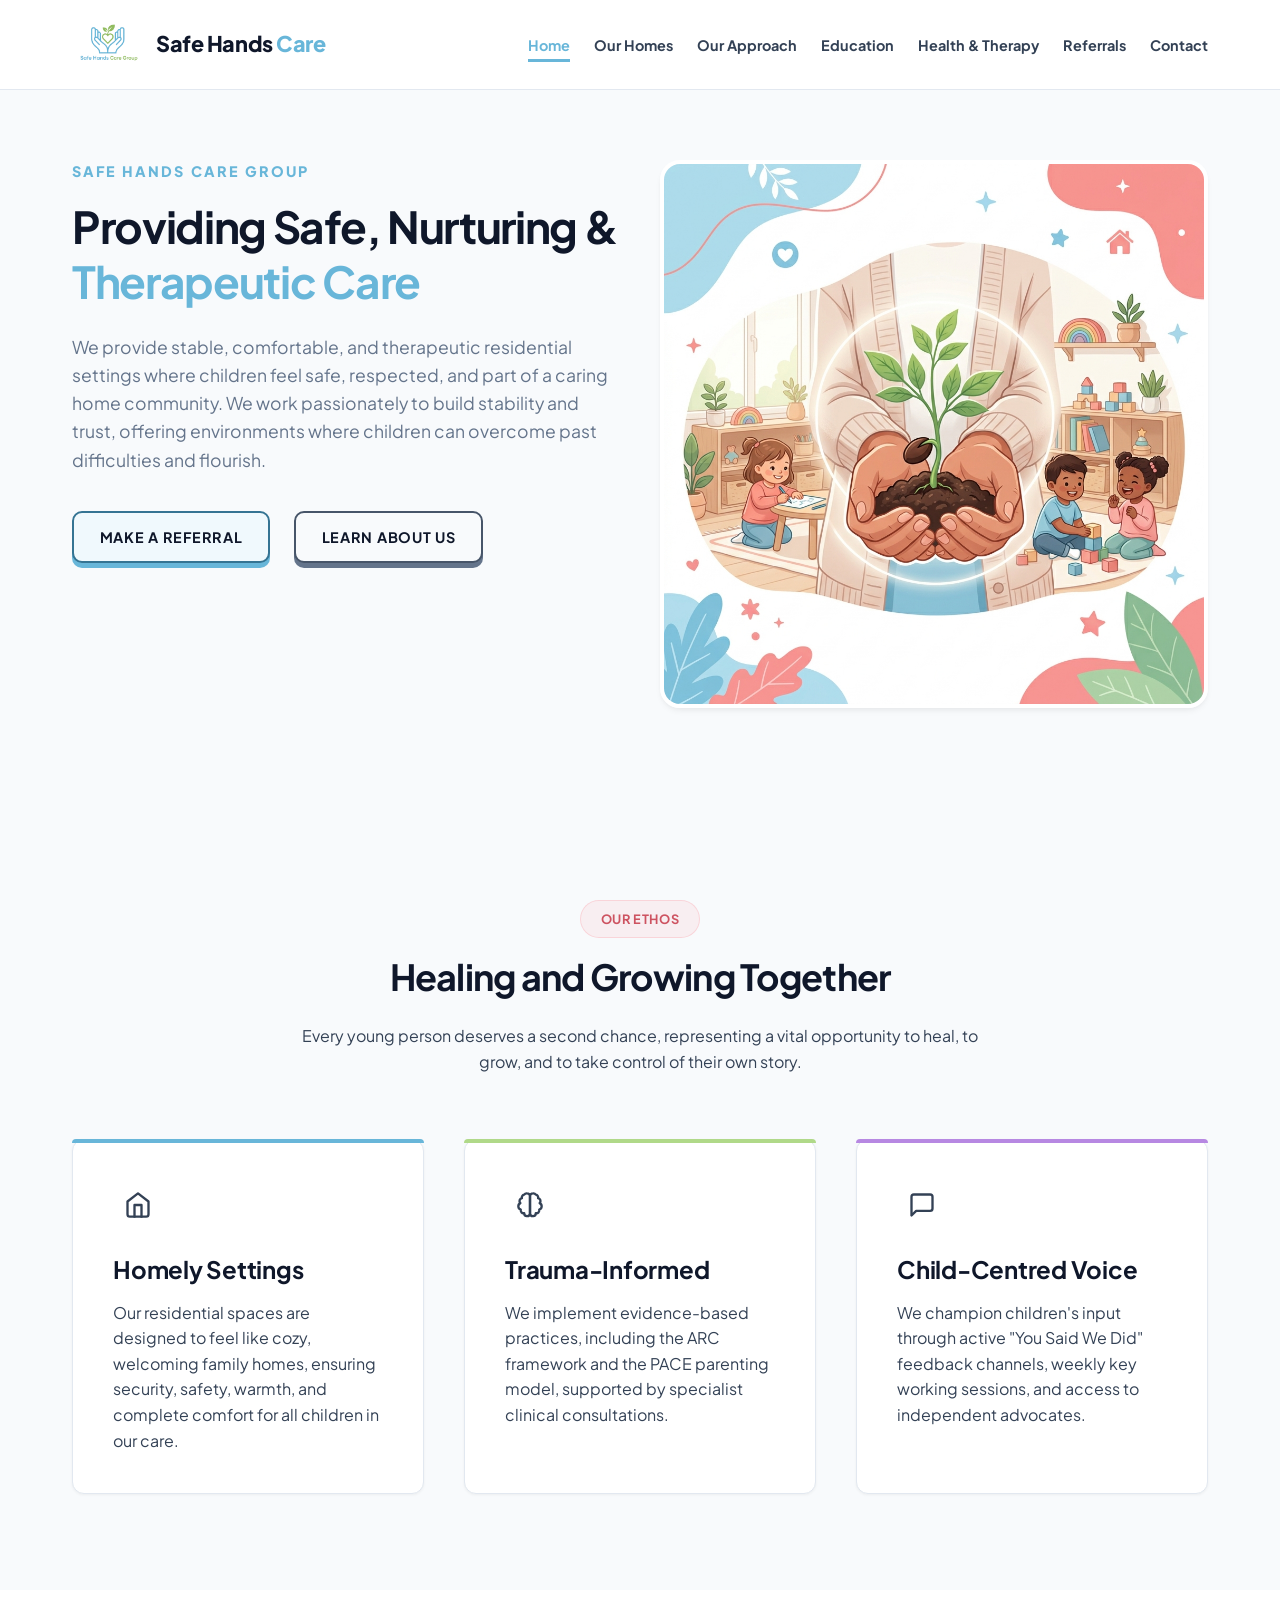
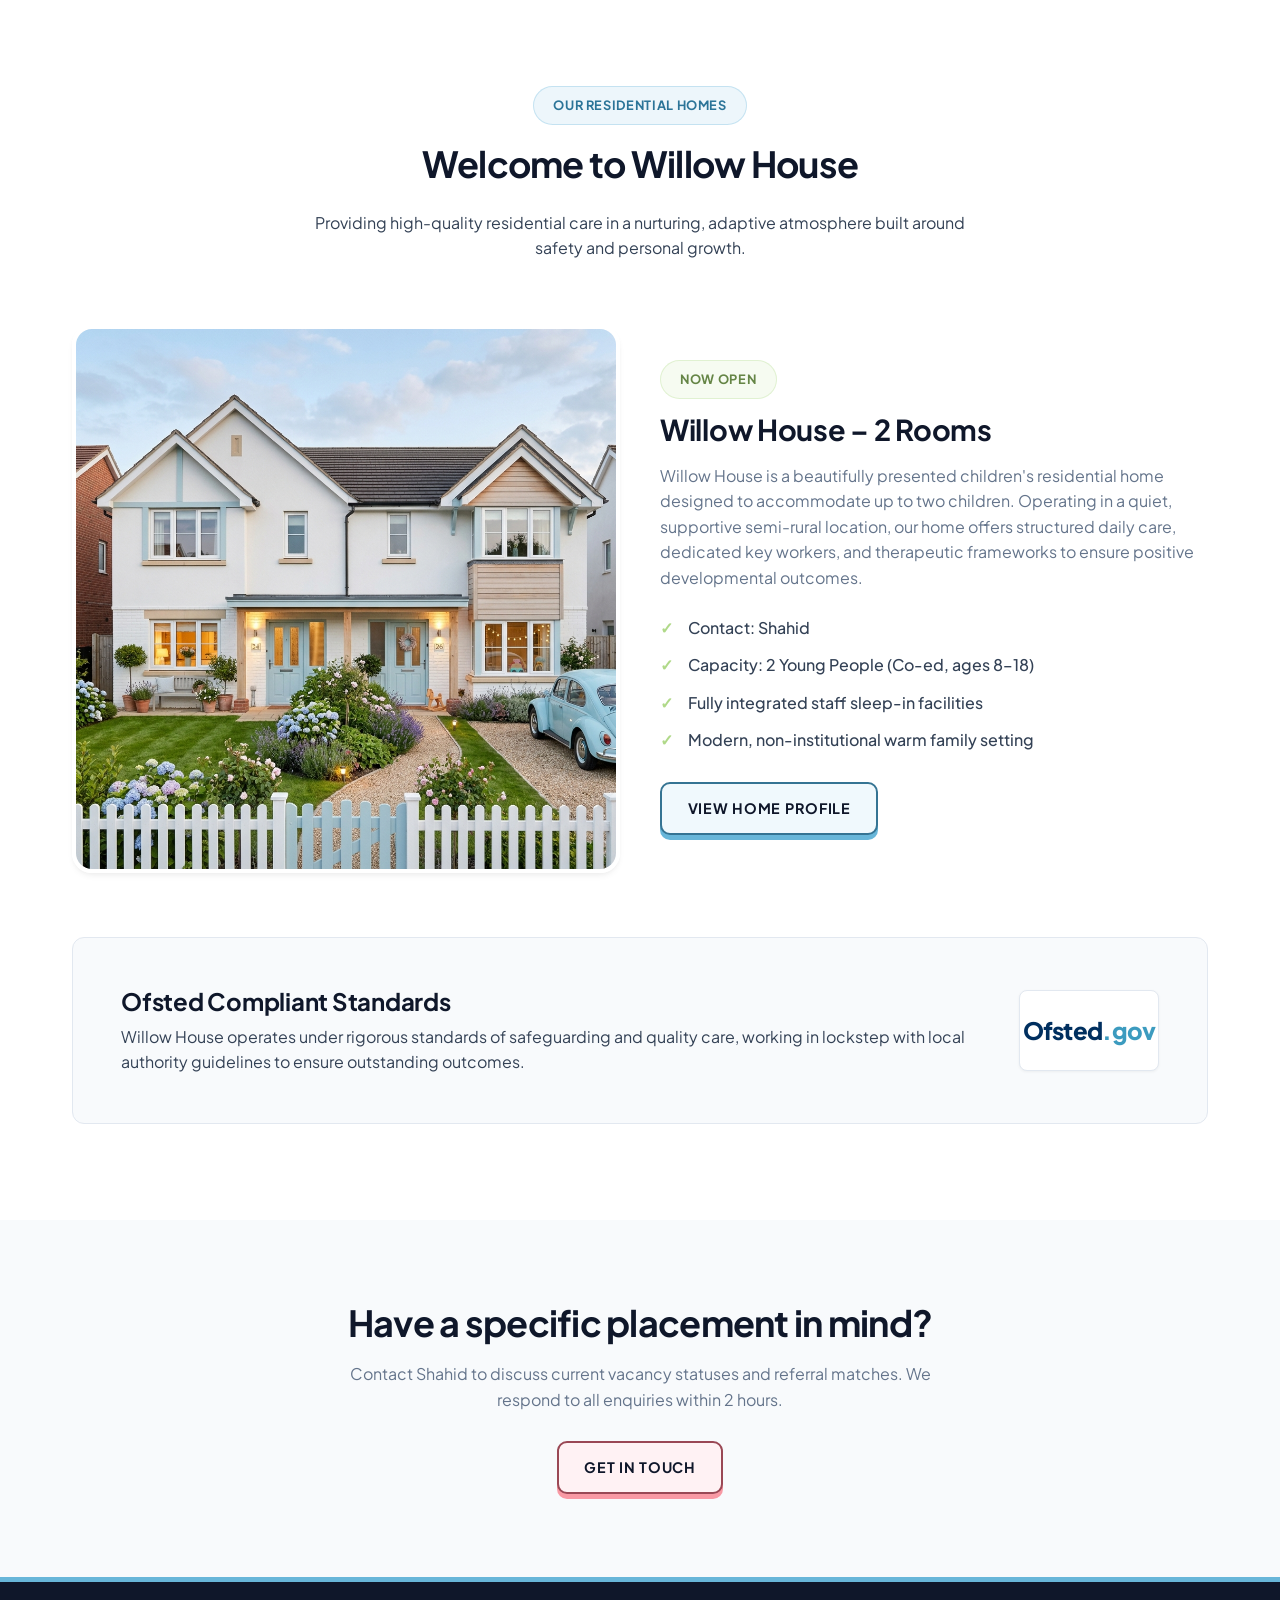
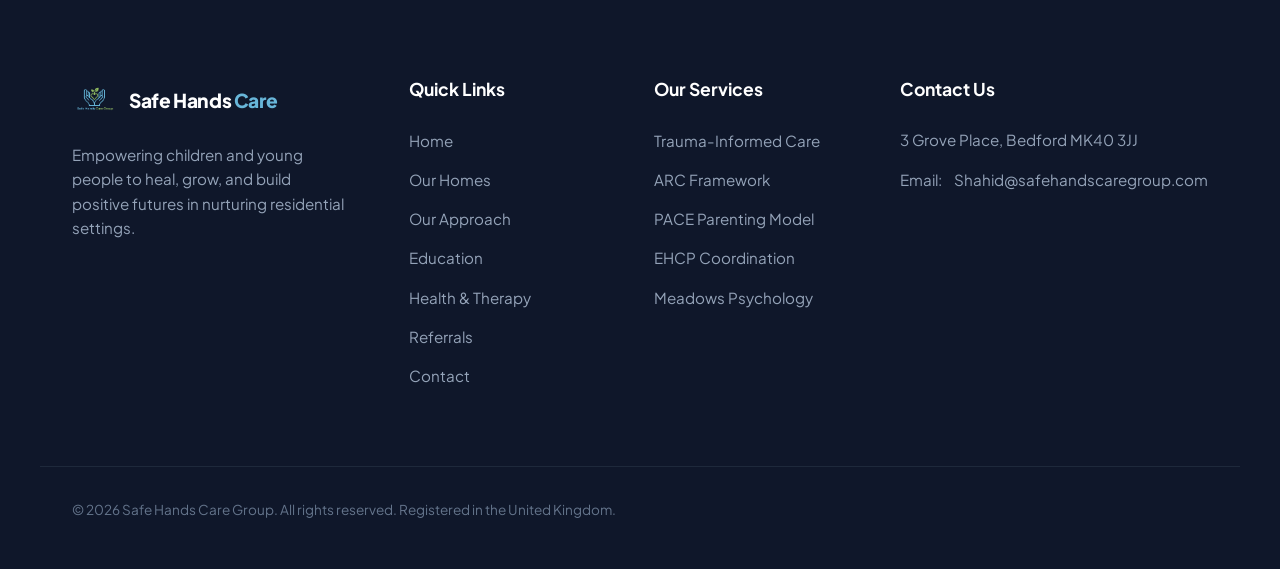
==== commit 56df944d: "Update index.html" ====
--- a/index.html
+++ b/index.html
@@ -199,11 +199,7 @@
     </div>
     <div class="container footer-bottom">
       <p>&copy; 2026 Safe Hands Care Group. All rights reserved. Registered in the United Kingdom.</p>
-      <div class="footer-bottom-links">
-        <a href="#">Privacy Policy</a>
-        <a href="#">Terms & Conditions</a>
-        <a href="#">Cookie Preferences</a>
-      </div>
+      
     </div>
   </footer>
 
